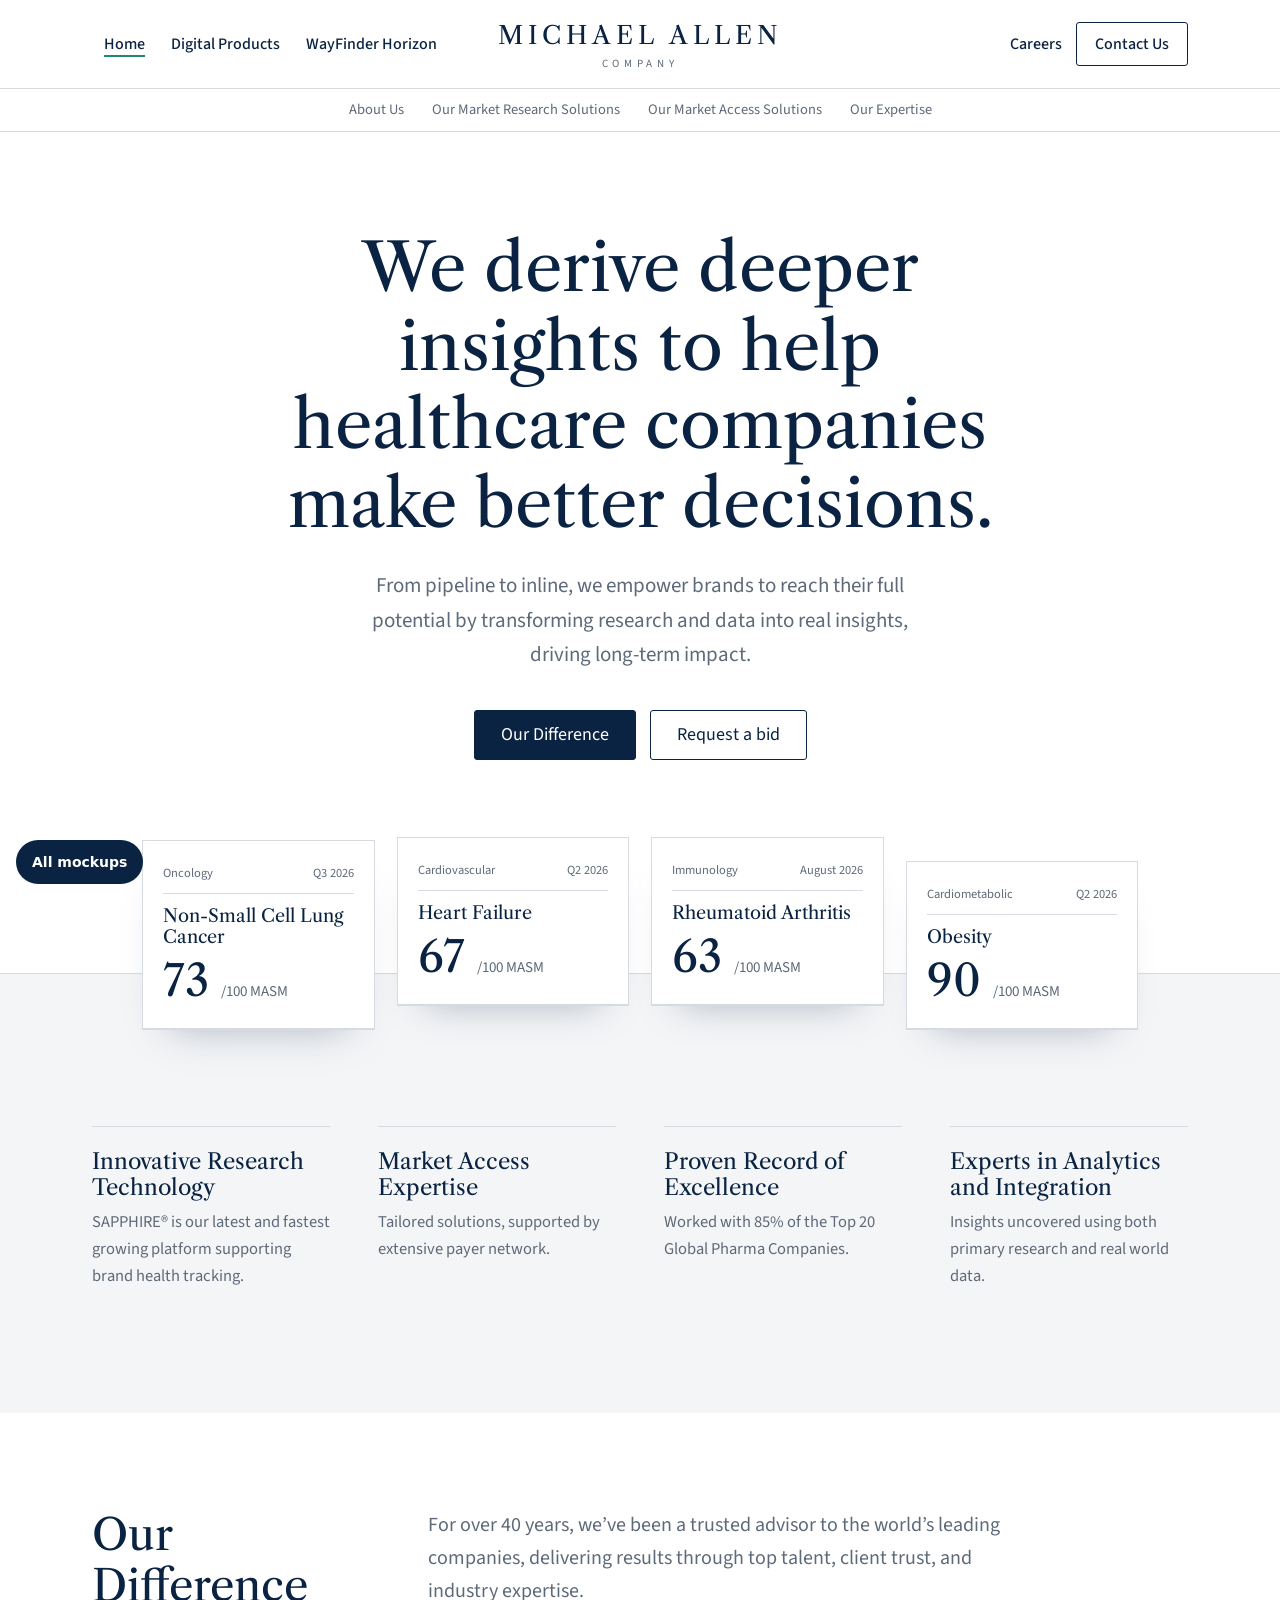
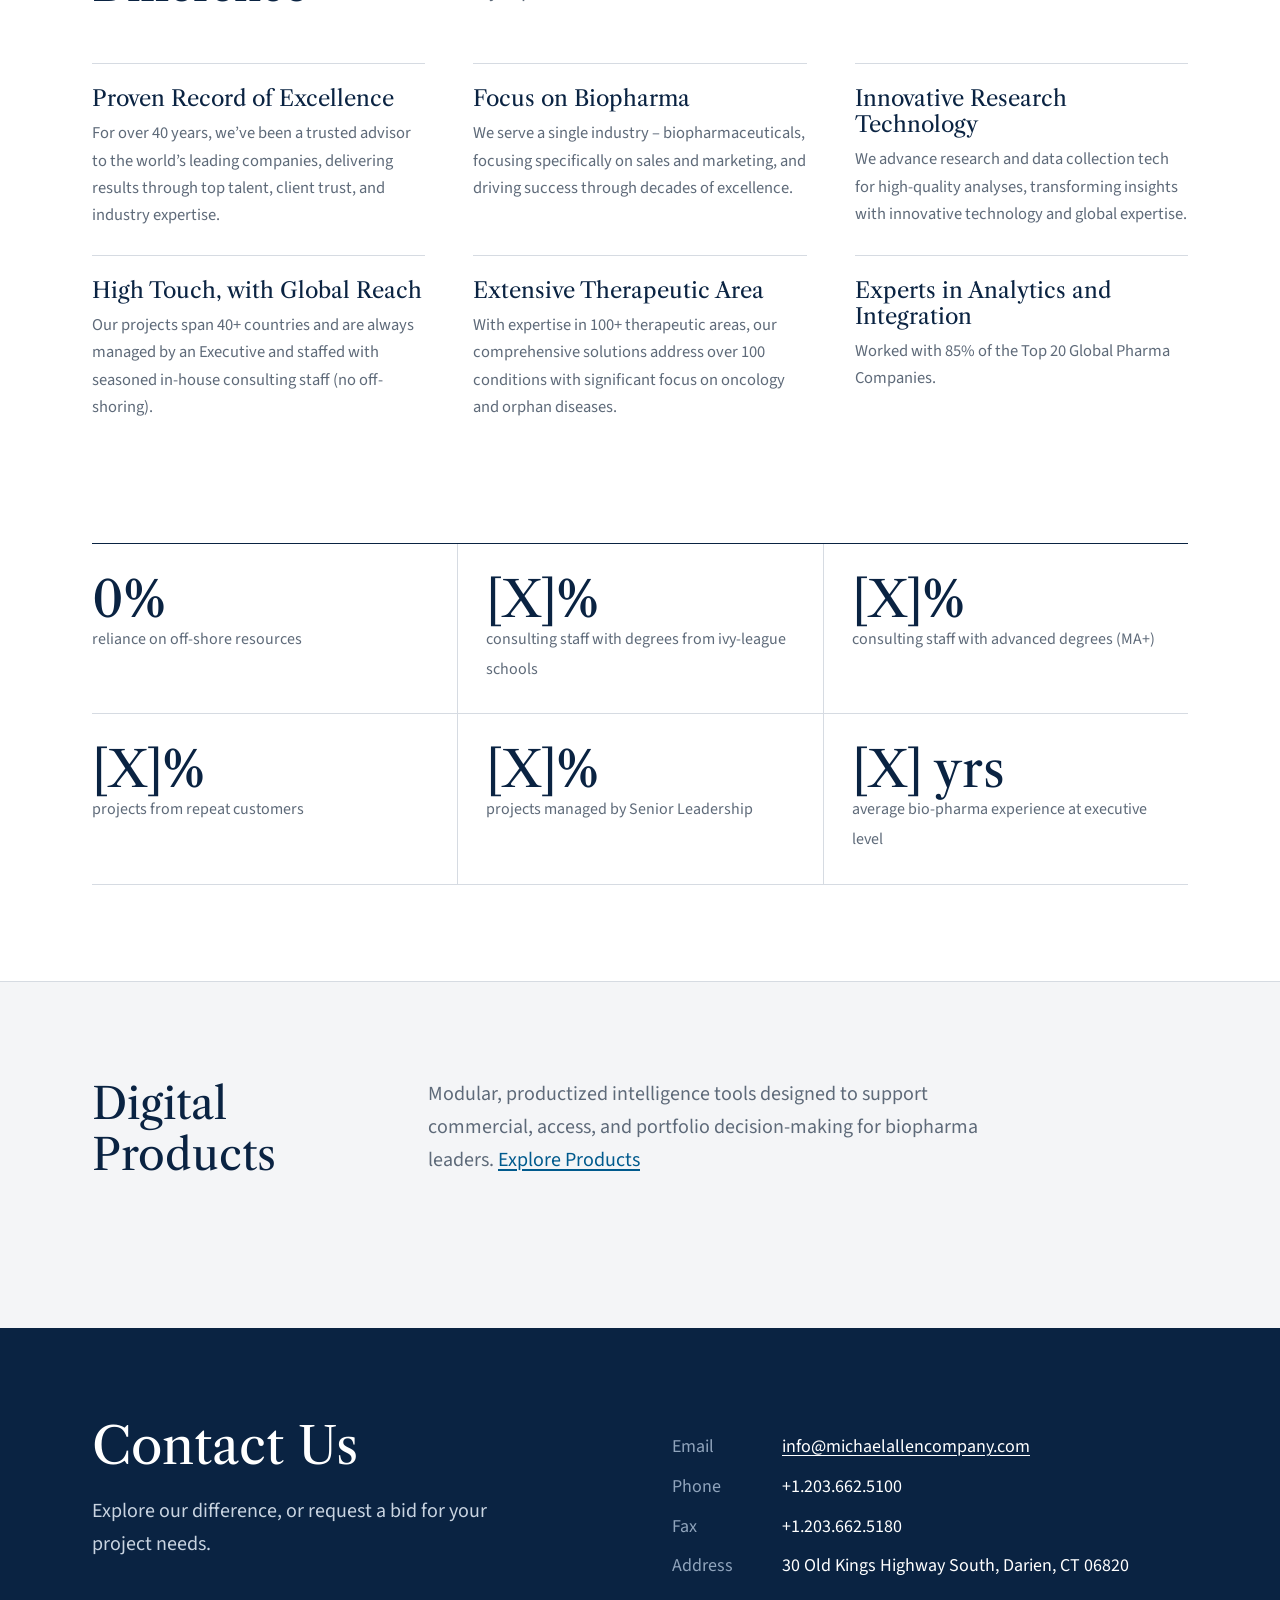
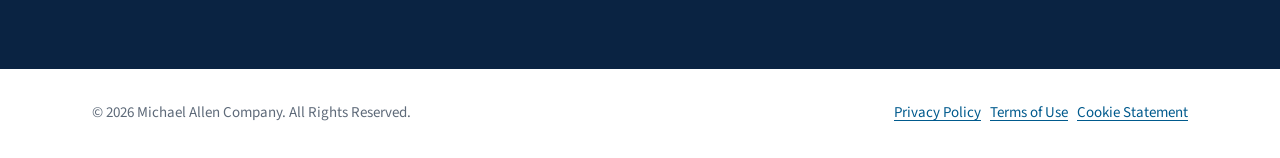
==== classic.html @ b5580b90 "Add files via upload" ====
<!DOCTYPE html>
<html lang="en">
<head>
<meta charset="utf-8">
<meta name="viewport" content="width=device-width, initial-scale=1, viewport-fit=cover">
<title>Michael Allen Company | Mockup 3</title>
<link rel="preconnect" href="https://fonts.googleapis.com"><link rel="preconnect" href="https://fonts.gstatic.com" crossorigin>
<link href="https://fonts.googleapis.com/css2?family=Libre+Caslon+Text:ital,wght@0,400;0,700;1,400&family=Source+Sans+3:wght@400;500;600;700&display=swap" rel="stylesheet">
<link rel="stylesheet" href="/shared/base.css">
<style>
:root{--c-ink:#0A2342;--c-text:#34404F;--c-muted:#5E6A79;--c-line:#D6DBE2;--c-surface:#fff;--c-surface2:#F4F5F7;--c-accent:#005A8D;--c-ring:#1F8A74;--r:3px;--f-display:'Libre Caslon Text',Georgia,serif;--stone:#F4F5F7;--teal:#1F8A74;
 box-sizing:border-box;padding-top:env(safe-area-inset-top,0px);padding-bottom:env(safe-area-inset-bottom,0px)}
*,*::before,*::after{box-sizing:inherit}
html{scroll-padding-top:calc(env(safe-area-inset-top,0px) + 100px)}
body{margin:0;background:#fff;color:var(--c-text);font:18px/1.65 'Source Sans 3',system-ui,-apple-system,'Segoe UI',sans-serif;-webkit-font-smoothing:antialiased}
:focus-visible{outline:2px solid var(--c-accent);outline-offset:3px}
a{color:var(--c-accent);text-underline-offset:3px}
h1,h2,h3{font-family:var(--f-display);color:var(--c-ink);font-weight:400;margin:0;line-height:1.18}
.wrap{max-width:1160px;margin:0 auto;padding:0 32px}
.mast{border-bottom:1px solid var(--c-line);background:#fff;position:sticky;top:0;z-index:40}
.mast .top{display:grid;grid-template-columns:1fr auto 1fr;align-items:center;height:88px}
.brand{text-decoration:none;color:var(--c-ink);text-align:center;line-height:1}
.brand b{font:400 25px var(--f-display);letter-spacing:.2em;display:block}.brand span{font-size:11px;letter-spacing:.42em;color:var(--c-muted);display:block;margin-top:7px}
.mast nav{display:flex;gap:2px}.mast .side{display:flex;justify-content:flex-end;gap:2px}
.mast nav a,.mast .side a{font-weight:500;font-size:16px;color:var(--c-ink);padding:0 12px;min-height:44px;display:inline-flex;align-items:center;text-decoration:none}
.mast nav a[aria-current="page"]{text-decoration:underline;text-underline-offset:6px;text-decoration-color:var(--teal);text-decoration-thickness:2px}
.mast .side .ct{border:1px solid var(--c-ink);border-radius:3px;padding:0 18px}
.sub{border-top:1px solid var(--c-line);font-size:14.5px}
.sub .wrap{display:flex;justify-content:center;gap:28px;height:42px;align-items:center;overflow-x:auto;white-space:nowrap}
.sub a{color:var(--c-muted);text-decoration:none}.sub a:hover{color:var(--c-ink)}
@media (max-width:860px){.mast nav a:not([data-nav]),.mast .side a:not(.ct){display:none}.mast .top{grid-template-columns:auto auto;justify-content:space-between}.mast nav{display:none}.sub .wrap{justify-content:flex-start}}
.btn{display:inline-flex;align-items:center;min-height:50px;padding:0 26px;font:600 16px inherit;font-family:inherit;border-radius:3px;text-decoration:none;border:1px solid var(--c-ink)}
.btn-d{background:var(--c-ink);color:#fff}.btn-p{color:var(--c-ink)}.btn-p:hover{background:var(--stone)}
.hero{text-align:center;padding:96px 0 0}
.hero h1{font-size:clamp(38px,5.2vw,68px);max-width:18ch;margin:0 auto}
.dek{font-size:21px;color:var(--c-muted);max-width:54ch;margin:26px auto 38px}
.ctas{display:flex;gap:14px;justify-content:center;flex-wrap:wrap}
.crumb{font-size:15px;color:var(--c-muted);margin-bottom:30px}
.folio{margin:80px auto 0;max-width:1060px;display:grid;grid-template-columns:repeat(4,1fr);gap:22px;align-items:end;padding:0 32px}
.sheet{display:block;text-decoration:none;background:#fff;border:1px solid var(--c-line);padding:22px 20px 26px;text-align:left;box-shadow:0 1px 0 var(--c-line),0 24px 40px -28px rgba(10,35,66,.35);color:var(--c-text);transition:transform .2s}
.sheet:hover{transform:translateY(-6px)}.sheet:nth-child(2),.sheet:nth-child(3){transform:translateY(-24px)}.sheet:nth-child(2):hover,.sheet:nth-child(3):hover{transform:translateY(-30px)}
.sheet .k{font-size:12.5px;color:var(--c-muted);border-bottom:1px solid var(--c-line);padding-bottom:9px;margin-bottom:12px;display:flex;justify-content:space-between}
.sheet h3{font-size:18px;margin-bottom:10px}.sheet .sc{font:400 44px/1 var(--f-display);color:var(--c-ink)}.sheet .sc small{font:15px 'Source Sans 3',sans-serif;color:var(--c-muted)}
@media (max-width:860px){.folio{grid-template-columns:1fr 1fr}.sheet:nth-child(n){transform:none}}
.band{background:var(--stone);border-top:1px solid var(--c-line);margin-top:-56px;padding-top:120px}
section.sec{padding:96px 0}
.st{display:grid;grid-template-columns:280px 1fr;gap:56px;margin-bottom:52px}
.st h2{font-size:clamp(30px,3.4vw,44px)}.st p{margin:0;font-size:20px;color:var(--c-muted);max-width:58ch}
@media (max-width:860px){.st{grid-template-columns:1fr;gap:14px}}
.offer{border-top:1px solid var(--c-ink)}
.offer article{display:grid;grid-template-columns:280px 1fr 180px;gap:56px;padding:34px 0;border-bottom:1px solid var(--c-line);align-items:start}
.offer h3{font-size:28px}.offer .s{font-size:14px;color:var(--teal);font-weight:600;margin-top:6px;display:block}.offer .s.soon{color:#A95800}
.offer p{margin:0;max-width:58ch}.offer a{justify-self:end;font-weight:600}
@media (max-width:860px){.offer article{grid-template-columns:1fr;gap:10px}.offer a{justify-self:start}}
.grid3{display:grid;grid-template-columns:repeat(3,1fr);gap:0 48px}
.grid3 div{border-top:1px solid var(--c-line);padding:22px 0 26px}.grid3 h3{font-size:22px;margin-bottom:8px}.grid3 p{margin:0;font-size:16.5px;color:var(--c-muted)}
@media (max-width:860px){.grid3{grid-template-columns:1fr}}
.seq{display:grid;grid-template-columns:repeat(3,1fr);gap:0 48px;counter-reset:q;list-style:none;padding:0;margin:0}
.seq li{border-top:1px solid var(--c-line);padding:16px 0 20px;counter-increment:q;display:grid;grid-template-columns:36px 1fr;color:var(--c-ink);font-weight:600}
.seq li::before{content:counter(q);font:italic 20px var(--f-display);color:var(--teal)}
@media (max-width:860px){.seq{grid-template-columns:1fr}}
.figs{display:grid;grid-template-columns:repeat(3,1fr);border-top:1px solid var(--c-ink)}
.figs div{padding:30px 28px 30px 0;border-bottom:1px solid var(--c-line)}.figs div:not(:nth-child(3n+1)){padding-left:28px;border-left:1px solid var(--c-line)}
.figs b{font:400 50px/1 var(--f-display);color:var(--c-ink);display:block}.figs span{color:var(--c-muted);font-size:16px}
@media (max-width:860px){.figs{grid-template-columns:1fr 1fr}.figs div:nth-child(n){padding-left:0;border-left:0}}
.tp{padding:72px 0 64px;border-bottom:1px solid var(--c-line)}
.tpg{display:grid;grid-template-columns:1.3fr 1fr;gap:72px;align-items:end}
.tp h1{font-size:clamp(44px,6vw,82px)}
.facts{border-top:1px solid var(--c-ink)}.facts div{display:flex;justify-content:space-between;padding:13px 0;border-bottom:1px solid var(--c-line)}.facts b{font:400 24px var(--f-display);color:var(--c-ink)}
@media (max-width:860px){.tpg{grid-template-columns:1fr;gap:36px}}
.contact{background:var(--c-ink);color:#C9D4E1}
.contact .wrap{display:grid;grid-template-columns:1fr 1fr;gap:64px;padding-top:88px;padding-bottom:88px}
.contact h2{color:#fff;font-size:clamp(32px,4vw,52px)}
.contact dl{margin:0;display:grid;grid-template-columns:90px 1fr;gap:10px 20px;align-content:end}.contact dt{color:#90A4BC}.contact dd{margin:0;color:#fff}.contact a{color:#fff}
@media (max-width:860px){.contact .wrap{grid-template-columns:1fr}}
.foot{padding:32px 0;font-size:15px;color:var(--c-muted)}.foot .wrap{display:flex;justify-content:space-between;flex-wrap:wrap;gap:12px}
/* classic overrides for shared components */
.sf-card{border-radius:0;border-width:1px 0 0;padding:30px 0;background:transparent}.sf-list{gap:0;border-bottom:1px solid var(--c-line)}
.sf-main h3{font-weight:400;font-size:26px}
.sf-chip{border-radius:3px}.sf-btn{border-radius:3px}
.pf-head h1{font-weight:400}.pf-sec>h2{font-weight:400}.pf-pv{font-weight:400}.pf-stat b{font-weight:400}.pf-card h3,.pf-radar h3{font-weight:400;font-size:19px}
.pf-pillar,.pf-card,.pf-radar article{border-radius:0}.pf-n{font-style:italic;color:var(--teal)}
.sc-ring b{font-weight:400}
.back{position:fixed;left:16px;bottom:calc(16px + env(safe-area-inset-bottom,0px));z-index:60;background:var(--c-ink);color:#fff;font:600 14px system-ui,sans-serif;padding:0 16px;min-height:44px;display:inline-flex;align-items:center;border-radius:22px;text-decoration:none}
</style>
</head>
<body data-mock="Mockup 3: Classic, modernised">
<header class="mast">
  <div class="wrap top">
    <nav aria-label="Primary"><a href="#/" data-nav="company">Home</a><a href="#/products" data-nav="hub">Digital Products</a><a href="#/wayfinder" data-nav="wayfinder">WayFinder Horizon</a></nav>
    <a class="brand" href="#/"><b>MICHAEL ALLEN</b><span>COMPANY</span></a>
    <div class="side"><a href="#">Careers</a><a class="ct" href="#contact">Contact Us</a></div>
  </div>
  <div class="sub"><div class="wrap" aria-label="Company"><a href="#">About Us</a><a href="#">Our Market Research Solutions</a><a href="#">Our Market Access Solutions</a><a href="#">Our Expertise</a></div></div>
</header>
<main>
<div data-view="company">
  <section class="hero"><div class="wrap">
    <h1>We derive deeper insights to help healthcare companies make better decisions.</h1>
    <p class="dek">From pipeline to inline, we empower brands to reach their full potential by transforming research and data into real insights, driving long-term impact.</p>
    <div class="ctas"><a class="btn btn-d" href="#difference">Our Difference</a><a class="btn btn-p" href="#contact">Request a bid</a></div>
  </div>
  <div class="folio" id="folio" aria-label="WayFinder Horizon profiles"></div></section>
  <div class="band"><section class="sec" style="padding-top:32px"><div class="wrap">
    <div class="grid3" id="cPillars" style="grid-template-columns:repeat(4,1fr)"></div>
  </div></section></div>
  <section class="sec" id="difference"><div class="wrap">
    <div class="st"><h2>Our Difference</h2><p>For over 40 years, we’ve been a trusted advisor to the world’s leading companies, delivering results through top talent, client trust, and industry expertise.</p></div>
    <div class="grid3" id="cDiff"></div>
  </div></section>
  <section class="sec" style="padding-top:0"><div class="wrap"><div class="figs" id="cStats"></div></div></section>
  <section class="sec" style="background:var(--stone);border-top:1px solid var(--c-line)"><div class="wrap">
    <div class="st"><h2>Digital Products</h2><p>Modular, productized intelligence tools designed to support commercial, access, and portfolio decision‑making for biopharma leaders. <a href="#/products">Explore Products</a></p></div>
  </div></section>
</div>

<div data-view="hub" hidden>
  <section class="tp"><div class="wrap">
    <div class="crumb"><a href="#/">Michael Allen Company</a> / Digital Products</div>
    <div class="tpg"><div><h1>Strategic Intelligence, Built to Scale</h1><p class="dek" style="margin:22px 0 0;text-align:left">Modular, productized intelligence tools designed to support commercial, access, and portfolio decision‑making for biopharma leaders.</p></div>
    <div class="facts"><div><span>Top 20 Pharma Clients</span><b>85%</b></div><div><span>Countries Covered</span><b>40+</b></div><div><span>Staffing</span><b>Executive In-House</b></div></div></div>
  </div></section>
  <section class="sec"><div class="wrap">
    <div class="st"><h2>Our Product Suite</h2><p>First-class digital intelligence tools built on verified market access and oncology mapping methodologies.</p></div>
    <div class="offer">
      <article><div><h3>WayFinder Horizon</h3><span class="s">Market Intelligence</span></div><p>A strategic intelligence product delivering standardized market and opportunity overviews to support early decision-making.</p><a href="#/wayfinder">Learn more</a></article>
      <article><div><h3>OncMap</h3><span class="s">Product</span></div><p>[OncMap description]</p><a href="#">Learn more</a></article>
      <article><div><h3>Future Intelligence Module</h3><span class="s soon">In Development</span></div><p>Our digital product portfolio continues to expand across indications, data types, and strategic use cases: Pipeline Strategy, Access Optimization, and Commercial Planning.</p><a href="#contact">Register interest</a></article>
    </div>
  </div></section>
  <section class="sec" style="background:var(--stone);border-top:1px solid var(--c-line)"><div class="wrap">
    <div class="st"><h2>Structured Core Methodologies</h2><p>Designed like modern premium modular suites, our digital intelligence tools are built upon a validated, standardized sequence of analytical frameworks. This structural consistency guarantees unassailable credibility and seamless comparability across every commercial, access, and pipeline module.</p></div>
    <ol class="seq" id="hSeq"></ol>
    <div class="grid3" id="hFeats" style="grid-template-columns:repeat(4,1fr);margin-top:56px"></div>
  </div></section>
</div>

<div data-view="wayfinder" hidden>
  <section class="tp"><div class="wrap">
    <div class="crumb"><a href="#/">Michael Allen Company</a> / <a href="#/products">Digital Products</a> / WayFinder Horizon</div>
    <div class="tpg"><div><h1>WayFinder Horizon</h1><p class="dek" style="margin:22px 0 0;text-align:left">Explore comprehensive therapeutic area overviews ranked by MASM Attractiveness Scores. Each profile distills market sizing, unmet need, competitive white space, and payer access into an actionable strategic lens.</p></div>
    <div class="facts" id="wFacts"></div></div>
  </div></section>
  <section class="sec"><div class="wrap"><div class="st"><h2>Therapeutic Area Storefront</h2><p>Select a profile to read its full overview, or compare pillar scores side by side.</p></div><div data-store></div></div></section>
  <section class="sec" style="background:var(--stone);border-top:1px solid var(--c-line)"><div class="wrap"><div class="st"><h2>How the score works</h2><p>The MASM Attractiveness Score combines four pillars.</p></div><div class="grid3" id="wDefs" style="grid-template-columns:repeat(4,1fr)"></div></div></section>
</div>

<div data-view="profile" hidden><div class="pf-root"></div></div>
</main>
<section class="contact" id="contact"><div class="wrap">
  <div><h2>Contact Us</h2><p style="font-size:20px;margin-top:18px;max-width:44ch">Explore our difference, or request a bid for your project needs.</p></div>
  <dl id="cDl"></dl>
</div></section>
<footer class="foot"><div class="wrap"><span>© 2026 Michael Allen Company. All Rights Reserved.</span><span><a href="#">Privacy Policy</a> &nbsp; <a href="#">Terms of Use</a> &nbsp; <a href="#">Cookie Statement</a></span></div></footer>
<a class="back" href="/">All mockups</a>
<script src="/shared/data.js"></script>
<script src="/shared/mac.js"></script>
<script>
(function(){const M=MAC,C=M.company,$=id=>document.getElementById(id);
$('folio').innerHTML=M.tas.map(t=>`<a class="sheet" href="#/profile/${t.id}"><div class="k"><span>${t.cat}</span><span>${t.updated}</span></div><h3>${t.name}</h3><div class="sc">${t.masm} <small>/100 MASM</small></div></a>`).join('');
$('cPillars').innerHTML=C.pillars.map(p=>`<div><h3>${p.t}</h3><p>${p.d}</p></div>`).join('');
$('cDiff').innerHTML=C.difference.map(p=>`<div><h3>${p.t}</h3><p>${p.d}</p></div>`).join('');
$('cStats').innerHTML=C.stats.map(s=>`<div><b>${s.v}</b><span>${s.l}</span></div>`).join('');
$('hSeq').innerHTML=M.hub.methods.map(m=>`<li>${m}</li>`).join('');
$('hFeats').innerHTML=M.hub.arch.feats.map(f=>`<div><h3>${f.t}</h3><p>${f.d}</p></div>`).join('');
$('wFacts').innerHTML=`<div><span>TAs Profiled</span><b>${M.tas.length}</b></div>`+M.storefront.stats.map(s=>`<div><span>${s.l}</span><b>${s.v}</b></div>`).join('');
$('wDefs').innerHTML=M.pillarKeys.map(k=>`<div><h3>${M.pillarLabels[k]}</h3><p>${M.storefront.tips[k]}</p></div>`).join('');
$('cDl').innerHTML=`<dt>Email</dt><dd><a href="mailto:${C.contact.email}">${C.contact.email}</a></dd><dt>Phone</dt><dd>${C.contact.phone}</dd><dt>Fax</dt><dd>${C.contact.fax}</dd><dt>Address</dt><dd>${C.contact.address}</dd>`;
})();
</script>
</body>
</html>
---- shared/base.css ----
/* Structural styles for shared storefront (sf-) and profile (pf-) components. Mockups theme via these variables. */
:root{--c-ink:#0A2342;--c-text:#3A4656;--c-muted:#5D6979;--c-line:#DCE2E9;--c-surface:#fff;--c-surface2:#F4F6F9;--c-accent:#005A8D;--c-accent-ink:#fff;--c-ring:#EF8200;--c-track:#E4E9EF;--c-hi:#0E7A55;--c-hi-bg:#DDF3EA;--c-mod:#8A4B00;--c-mod-bg:#FFF1DF;--c-s0:#0A2342;--c-s1:#2CA58D;--c-s2:#8AA4BF;--r:10px;--f-display:inherit}
[hidden]{display:none!important}
.sc-ring{position:relative;display:inline-grid;place-items:center;flex:none}
.sc-ring svg{position:absolute;inset:0}.sc-track{stroke:var(--c-track)}.sc-fill{stroke:var(--c-ring)}
.sc-ring b{position:relative;font:700 22px/1 var(--f-display);color:var(--c-ink)}
.sc-bar{display:inline-block;flex:1;height:7px;border-radius:4px;background:var(--c-track);overflow:hidden;vertical-align:middle;min-width:60px}
.sc-bar i{display:block;height:100%;background:var(--c-accent);border-radius:4px}
.sc-num{font-style:normal;font-weight:700;color:var(--c-ink);font-size:13px;min-width:22px;text-align:right}
.sf-btn{display:inline-flex;align-items:center;justify-content:center;min-height:44px;padding:0 18px;border-radius:var(--r);background:var(--c-accent);color:var(--c-accent-ink);font-weight:600;font-size:15px;text-decoration:none;border:1px solid var(--c-accent);cursor:pointer;font-family:inherit}
.sf-btn.ghost{background:transparent;color:var(--c-ink);border-color:var(--c-line)}
.sf-link{background:none;border:0;padding:0;color:var(--c-accent);text-decoration:underline;cursor:pointer;font:inherit}
.sf-toolbar{display:flex;flex-wrap:wrap;gap:12px 20px;align-items:center;margin-bottom:22px}
.sf-group{display:flex;flex-wrap:wrap;gap:8px;align-items:center}
.sf-lbl{font-size:14px;color:var(--c-muted);margin-right:4px}
.sf-chip{min-height:40px;padding:0 15px;border-radius:20px;border:1px solid var(--c-line);background:var(--c-surface);color:var(--c-ink);font:500 14px inherit;font-family:inherit;cursor:pointer;display:inline-flex;align-items:center;gap:7px}
.sf-chip[aria-pressed="true"]{background:var(--c-ink);color:var(--c-surface);border-color:var(--c-ink)}
.dot{width:9px;height:9px;border-radius:50%;display:inline-block}.dot.hi{background:var(--c-hi)}.dot.mod{background:#E08A00}
.sf-sort{margin-left:auto;font-size:14px;color:var(--c-muted);display:flex;gap:8px;align-items:center}
.sf-sort select{font:14px inherit;font-family:inherit;min-height:40px;border:1px solid var(--c-line);border-radius:8px;padding:0 10px;background:var(--c-surface);color:var(--c-ink)}
.sf-list{display:flex;flex-direction:column;gap:14px}
.sf-card{display:grid;grid-template-columns:112px 1.1fr 1.3fr auto;gap:26px;align-items:center;background:var(--c-surface);border:1px solid var(--c-line);border-radius:var(--r);padding:24px}
.sf-score{display:flex;flex-direction:column;align-items:center;gap:10px}
.sf-tierb{display:inline-block;font-size:12.5px;font-weight:600;padding:3px 10px;border-radius:14px;white-space:nowrap}
.sf-tierb.hi{background:var(--c-hi-bg);color:var(--c-hi)}.sf-tierb.mod{background:var(--c-mod-bg);color:var(--c-mod)}
.sf-meta{font-size:13.5px;color:var(--c-muted)}
.sf-main h3{margin:4px 0 8px;font:700 21px/1.25 var(--f-display)}.sf-main h3 a{color:var(--c-ink);text-decoration:none}.sf-main h3 a:hover{text-decoration:underline}
.sf-main p{margin:0;font-size:15px;color:var(--c-text)}
.sf-pillars{margin:0;display:grid;gap:8px}
.sf-pillars div{display:grid;grid-template-columns:108px 1fr;gap:10px;align-items:center;font-size:13.5px}
.sf-pillars dt{color:var(--c-muted)}.sf-pillars dd{margin:0;display:flex;align-items:center;gap:8px;flex-wrap:wrap}
.sf-val{color:var(--c-ink);font-weight:600;width:100%;font-size:13px}
.sf-act{display:flex;flex-direction:column;gap:10px;align-items:flex-start}
.sf-check{font-size:14px;color:var(--c-muted);display:flex;gap:8px;align-items:center;min-height:32px;cursor:pointer}
.sf-check input{width:18px;height:18px}
.sf-empty{padding:32px;border:1px dashed var(--c-line);border-radius:var(--r);color:var(--c-text)}
.sf-cmpbar{position:sticky;bottom:calc(12px + env(safe-area-inset-bottom,0px));margin-top:18px;display:flex;gap:12px;align-items:center;justify-content:flex-end;background:var(--c-ink);color:var(--c-surface);padding:10px 14px;border-radius:var(--r);z-index:5}
.sf-cmpbar span{margin-right:auto}.sf-cmpbar .ghost{color:var(--c-surface);border-color:rgba(255,255,255,.35)}
.sf-compare{margin-top:28px;background:var(--c-surface);border:1px solid var(--c-line);border-radius:var(--r);padding:24px}
.sf-cmp-head{display:flex;justify-content:space-between;align-items:center;gap:16px;flex-wrap:wrap;margin-bottom:14px}.sf-cmp-head h3{margin:0;color:var(--c-ink)}
.sf-scroll,.pf-scroll{overflow-x:auto}
.sf-compare table,.pf-table{width:100%;border-collapse:collapse;font-size:14.5px}
.sf-compare th,.sf-compare td,.pf-table th,.pf-table td{padding:11px 12px;border-bottom:1px solid var(--c-line);text-align:left;vertical-align:top}
.sf-compare thead th,.pf-table thead th{color:var(--c-muted);font-weight:600;font-size:13px}
.sf-compare tbody th,.pf-table tbody th{color:var(--c-ink);font-weight:600}
@media (max-width:1000px){.sf-card{grid-template-columns:96px 1fr}.sf-pillars,.sf-act{grid-column:1/-1}.sf-sort{margin-left:0}}
@media (max-width:560px){.sf-card{grid-template-columns:1fr}.sf-score{flex-direction:row}}

.pf-wrap{max-width:1180px;margin:0 auto;padding:40px 28px 72px;color:var(--c-text)}
.pf-crumb{font-size:14px;color:var(--c-muted);margin-bottom:28px}.pf-crumb a{color:var(--c-accent)}
.pf-head{display:flex;justify-content:space-between;gap:32px;align-items:flex-start;flex-wrap:wrap;margin-bottom:28px}
.pf-kicker{font-size:14px;color:var(--c-muted);font-weight:600}
.pf-head h1{margin:6px 0 8px;font:700 clamp(30px,4vw,48px)/1.1 var(--f-display);color:var(--c-ink)}
.pf-updated{font-size:14px;color:var(--c-muted)}
.pf-masm{display:flex;gap:18px;align-items:center;background:var(--c-surface);border:1px solid var(--c-line);border-radius:var(--r);padding:18px 22px;max-width:440px}
.pf-masm .sc-ring b{font-size:32px}.pf-masm-l{font-weight:600;color:var(--c-ink);margin-bottom:6px}.pf-masm p{margin:8px 0 0;font-size:14px}
.pf-pillars{display:grid;grid-template-columns:repeat(4,1fr);gap:14px;margin-bottom:48px}
.pf-pillar{background:var(--c-surface);border:1px solid var(--c-line);border-radius:var(--r);padding:20px}
.pf-pillar h2{margin:0;font-size:13.5px;color:var(--c-muted);font-weight:600;font-family:inherit}
.pf-pv{font:700 19px/1.25 var(--f-display);color:var(--c-ink);margin:6px 0 10px}
.pf-pbar{display:flex;gap:8px;align-items:center;margin-bottom:10px}
.pf-pillar p{margin:0;font-size:14.5px}
.pf-sec{padding:40px 0;border-top:1px solid var(--c-line)}
.pf-sec>h2{margin:0 0 20px;font:700 clamp(22px,2.4vw,30px)/1.2 var(--f-display);color:var(--c-ink)}
.pf-n{color:var(--c-accent)}
.pf-exec p{max-width:78ch;font-size:17px;line-height:1.7}
.pf-h3{font-size:15px;color:var(--c-ink);margin:24px 0 12px;font-family:inherit}
.pf-lead{margin:-8px 0 20px;max-width:78ch;color:var(--c-muted)}
.pf-stats{display:grid;grid-template-columns:repeat(4,1fr);gap:14px}
.pf-stat{background:var(--c-surface2);border-radius:var(--r);padding:18px}
.pf-stat b{display:block;font:700 28px/1.1 var(--f-display);color:var(--c-ink)}
.pf-stat span{display:block;font-weight:600;color:var(--c-ink);font-size:14.5px;margin:6px 0}
.pf-stat small{font-size:12.5px;color:var(--c-muted)}
.pf-two{display:grid;grid-template-columns:1fr 1fr;gap:40px}
.pf-split{display:flex;height:40px;border-radius:8px;overflow:hidden;font-size:13px;font-weight:600}
.pf-split span{display:flex;align-items:center;padding:0 10px;color:#fff;white-space:nowrap;overflow:hidden}
.pf-split .s0{background:var(--c-s0)}.pf-split .s1{background:var(--c-s1)}.pf-split .s2{background:var(--c-s2)}
.pf-legend{font-size:13px;color:var(--c-muted);margin:6px 0 0}
.pf-note{font-size:14px;color:var(--c-muted);margin:10px 0 0}
.pf-tags{list-style:none;padding:0;margin:0;display:flex;flex-wrap:wrap;gap:8px}
.pf-tags li{padding:7px 12px;border-radius:8px;background:var(--c-surface2);color:var(--c-ink);font-size:14px;font-weight:500}
.pf-tags.alt li{background:transparent;border:1px solid var(--c-line)}
.pf-insight{margin-top:28px;padding:18px 22px;border-radius:var(--r);background:var(--c-surface2);border-left:4px solid var(--c-s1)}
.pf-insight b{color:var(--c-ink)}
.pf-cards{display:grid;grid-template-columns:repeat(2,1fr);gap:14px}.pf-cards.three{grid-template-columns:repeat(3,1fr)}
.pf-card{background:var(--c-surface);border:1px solid var(--c-line);border-radius:var(--r);padding:22px}
.pf-card h3{margin:0 0 8px;font-size:17px;color:var(--c-ink);font-family:var(--f-display)}.pf-card p{margin:0;font-size:15px}
.pf-card small{display:block;margin-top:10px;font-size:12.5px;color:var(--c-muted)}
.pf-phase{display:inline-block;padding:3px 9px;border-radius:12px;background:var(--c-surface2);color:var(--c-ink);font-size:12.5px;font-weight:600;white-space:nowrap}
.pf-algo{display:flex;flex-direction:column;gap:10px}
.pf-algo-row{display:flex;flex-wrap:wrap;gap:8px;align-items:center}
.pf-algo-row span{padding:10px 14px;border-radius:8px;background:var(--c-surface2);color:var(--c-ink);font-size:14px}
.pf-algo-row span:first-child{background:var(--c-s0);color:#fff;font-weight:600}
.pf-algo-row i{font-style:normal;color:var(--c-muted);font-size:20px}
.pf-gate{margin-top:28px;display:flex;gap:24px;justify-content:space-between;align-items:center;flex-wrap:wrap;padding:22px 24px;border:1px dashed var(--c-line);border-radius:var(--r)}
.pf-gate b{color:var(--c-ink)}.pf-gate p{margin:4px 0 0;font-size:15px}
.pf-radar{display:grid;grid-template-columns:repeat(4,1fr);gap:14px}
.pf-radar article{background:var(--c-surface);border:1px solid var(--c-line);border-radius:var(--r);padding:20px;border-top:3px solid var(--c-accent)}
.pf-rk{font-size:13px;font-weight:600;color:var(--c-accent)}
.pf-radar h3{margin:6px 0 8px;font-size:16px;color:var(--c-ink);font-family:var(--f-display)}.pf-radar p{margin:0;font-size:14.5px}
.pf-follow .sf-btn{margin-top:22px}
.pf-pager{display:flex;justify-content:space-between;gap:16px;flex-wrap:wrap;padding-top:28px;border-top:1px solid var(--c-line);font-weight:600}
.pf-pager a{color:var(--c-accent);min-height:44px;display:inline-flex;align-items:center}
.pf-legal{font-size:13px;color:var(--c-muted);margin-top:20px}
@media (max-width:900px){.pf-pillars,.pf-stats,.pf-radar{grid-template-columns:1fr 1fr}.pf-two,.pf-cards,.pf-cards.three{grid-template-columns:1fr}}
@media (max-width:520px){.pf-pillars,.pf-stats,.pf-radar{grid-template-columns:1fr}}
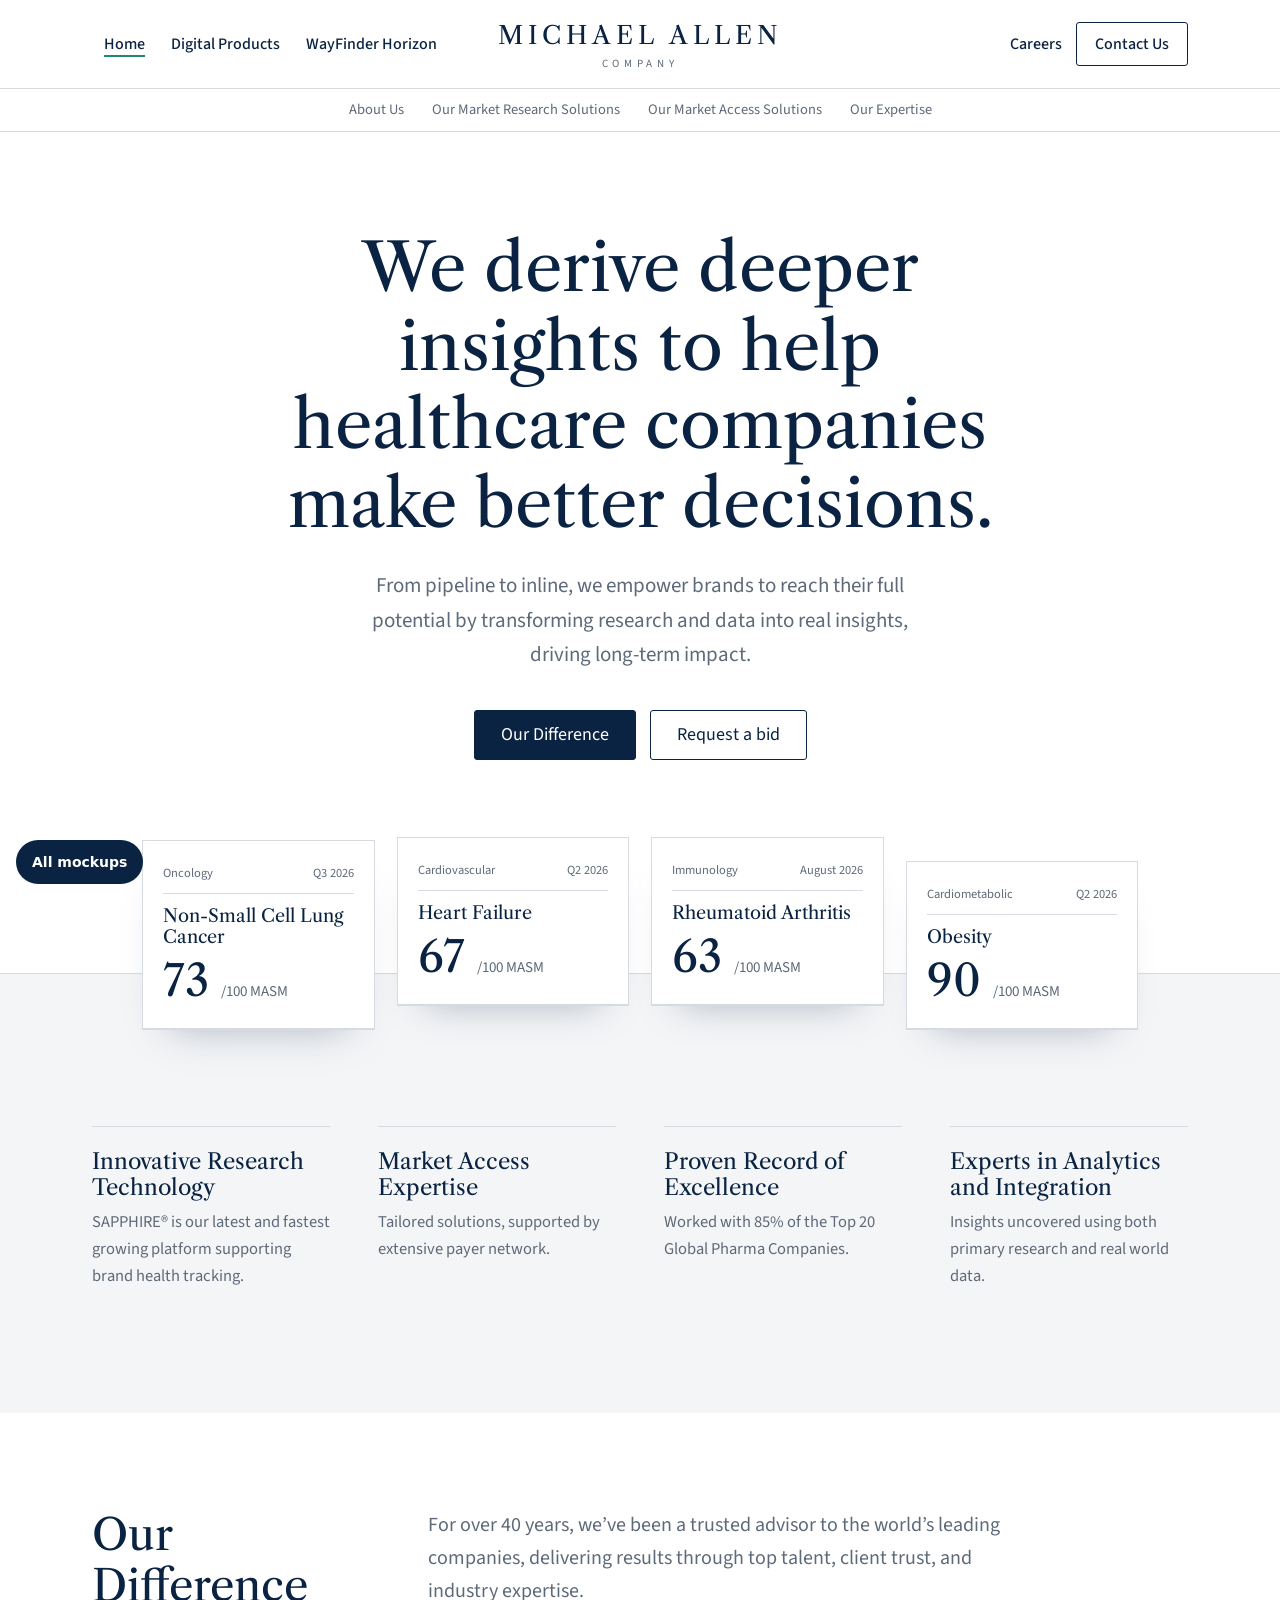
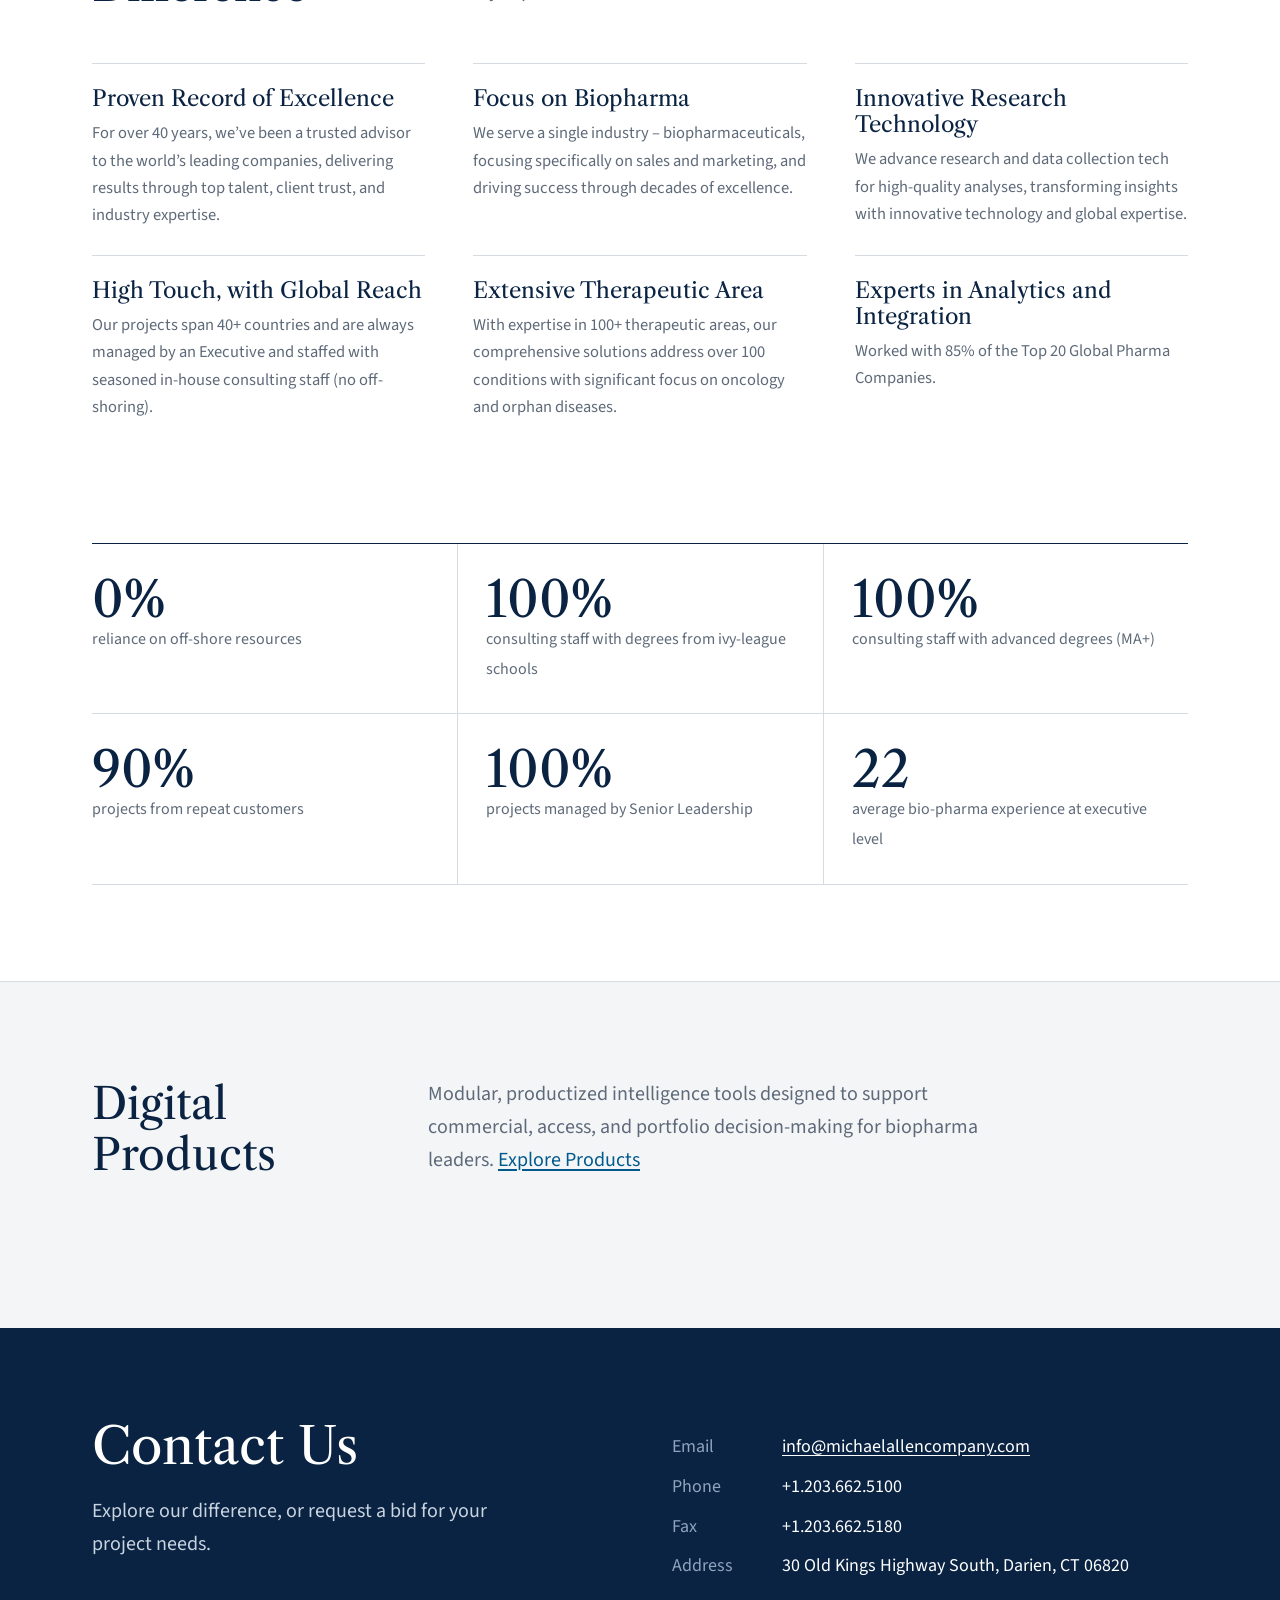
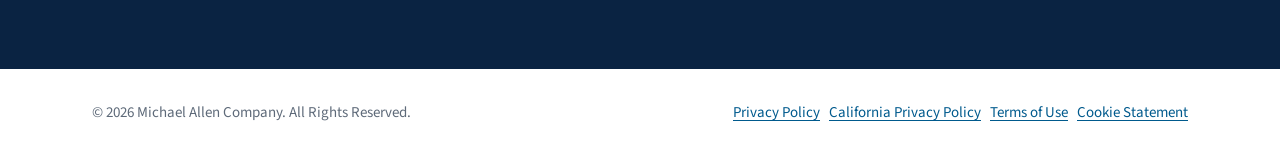
==== commit d8425a23: "Align mockup copy with michaelallencompany.com - Fill company stats from the live site counters (0/1" ====
--- a/classic.html
+++ b/classic.html
@@ -151,7 +151,7 @@
   <div><h2>Contact Us</h2><p style="font-size:20px;margin-top:18px;max-width:44ch">Explore our difference, or request a bid for your project needs.</p></div>
   <dl id="cDl"></dl>
 </div></section>
-<footer class="foot"><div class="wrap"><span>© 2026 Michael Allen Company. All Rights Reserved.</span><span><a href="#">Privacy Policy</a> &nbsp; <a href="#">Terms of Use</a> &nbsp; <a href="#">Cookie Statement</a></span></div></footer>
+<footer class="foot"><div class="wrap"><span>© 2026 Michael Allen Company. All Rights Reserved.</span><span><a href="#">Privacy Policy</a> &nbsp; <a href="#">California Privacy Policy</a> &nbsp; <a href="#">Terms of Use</a> &nbsp; <a href="#">Cookie Statement</a></span></div></footer>
 <a class="back" href="/">All mockups</a>
 <script src="/shared/data.js"></script>
 <script src="/shared/mac.js"></script>
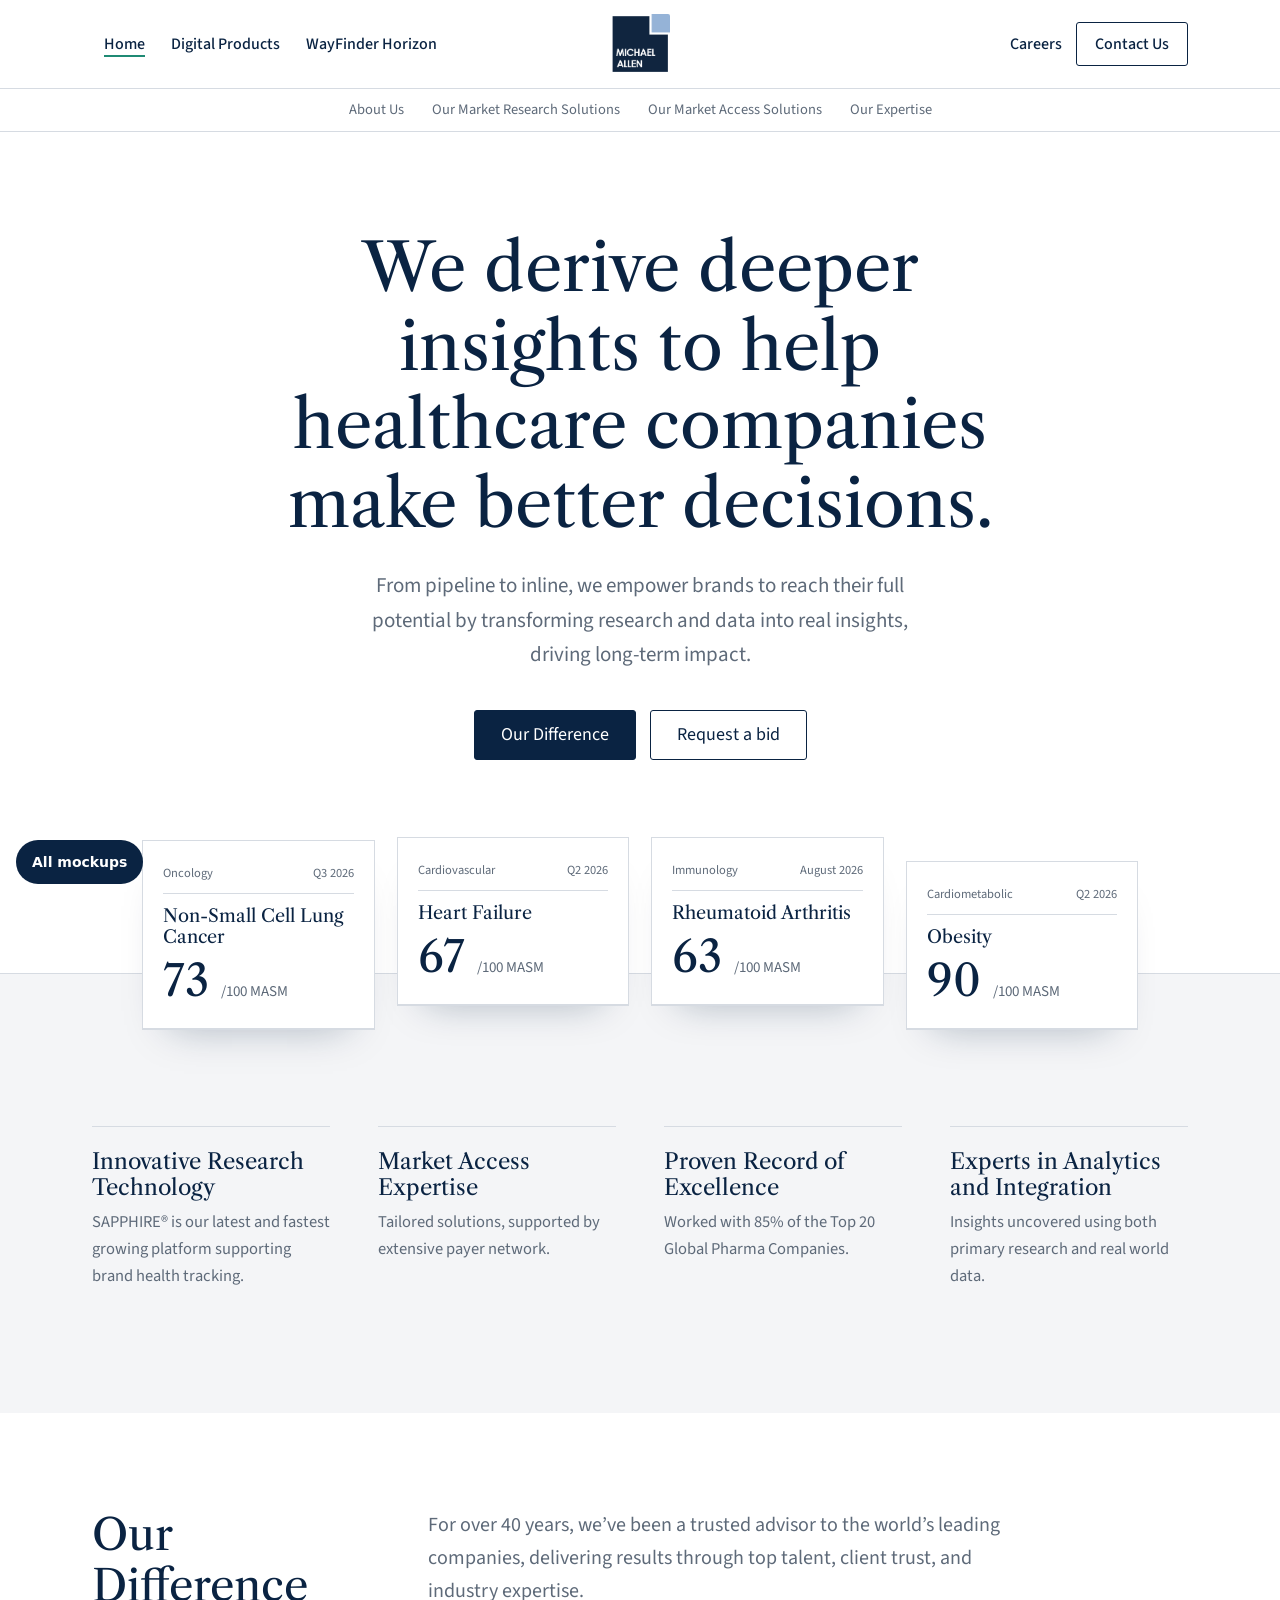
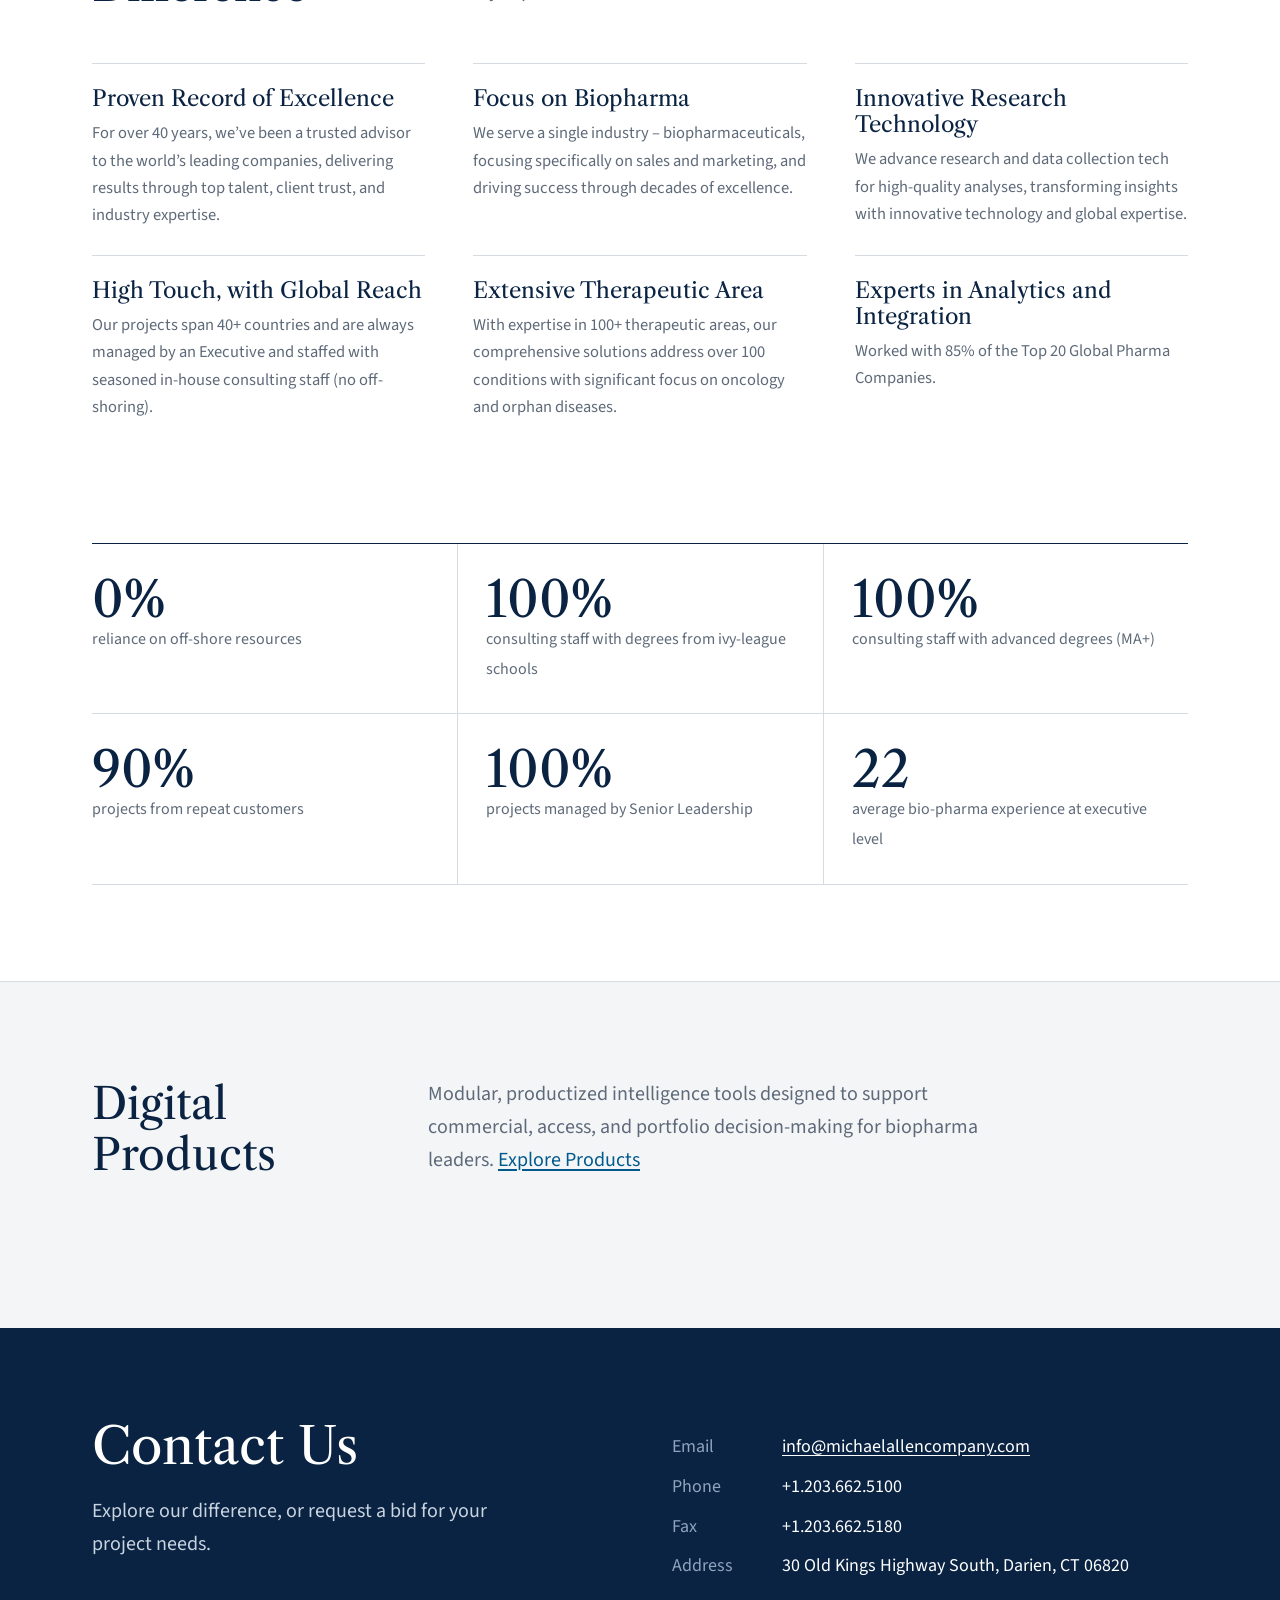
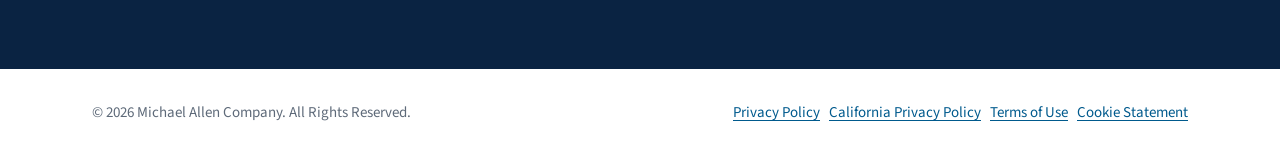
==== commit 36878fdd: "Add Inpharmation-style motion to mockup 4, real MAC logo, competitor notes - Mockup 4: scroll-in rev" ====
--- a/classic.html
+++ b/classic.html
@@ -4,6 +4,7 @@
 <meta charset="utf-8">
 <meta name="viewport" content="width=device-width, initial-scale=1, viewport-fit=cover">
 <title>Michael Allen Company | Mockup 3</title>
+<link rel="icon" type="image/png" href="/shared/mac-logo.png">
 <link rel="preconnect" href="https://fonts.googleapis.com"><link rel="preconnect" href="https://fonts.gstatic.com" crossorigin>
 <link href="https://fonts.googleapis.com/css2?family=Libre+Caslon+Text:ital,wght@0,400;0,700;1,400&family=Source+Sans+3:wght@400;500;600;700&display=swap" rel="stylesheet">
 <link rel="stylesheet" href="/shared/base.css">
@@ -82,13 +83,14 @@
 .pf-pillar,.pf-card,.pf-radar article{border-radius:0}.pf-n{font-style:italic;color:var(--teal)}
 .sc-ring b{font-weight:400}
 .back{position:fixed;left:16px;bottom:calc(16px + env(safe-area-inset-bottom,0px));z-index:60;background:var(--c-ink);color:#fff;font:600 14px system-ui,sans-serif;padding:0 16px;min-height:44px;display:inline-flex;align-items:center;border-radius:22px;text-decoration:none}
+.maclogo{display:block;height:auto;border-radius:2px}
 </style>
 </head>
 <body data-mock="Mockup 3: Classic, modernised">
 <header class="mast">
   <div class="wrap top">
     <nav aria-label="Primary"><a href="#/" data-nav="company">Home</a><a href="#/products" data-nav="hub">Digital Products</a><a href="#/wayfinder" data-nav="wayfinder">WayFinder Horizon</a></nav>
-    <a class="brand" href="#/"><b>MICHAEL ALLEN</b><span>COMPANY</span></a>
+    <a class="brand" href="#/"><img class="maclogo" src="/shared/mac-logo.png" alt="Michael Allen Company" width="60" height="60"></a>
     <div class="side"><a href="#">Careers</a><a class="ct" href="#contact">Contact Us</a></div>
   </div>
   <div class="sub"><div class="wrap" aria-label="Company"><a href="#">About Us</a><a href="#">Our Market Research Solutions</a><a href="#">Our Market Access Solutions</a><a href="#">Our Expertise</a></div></div>
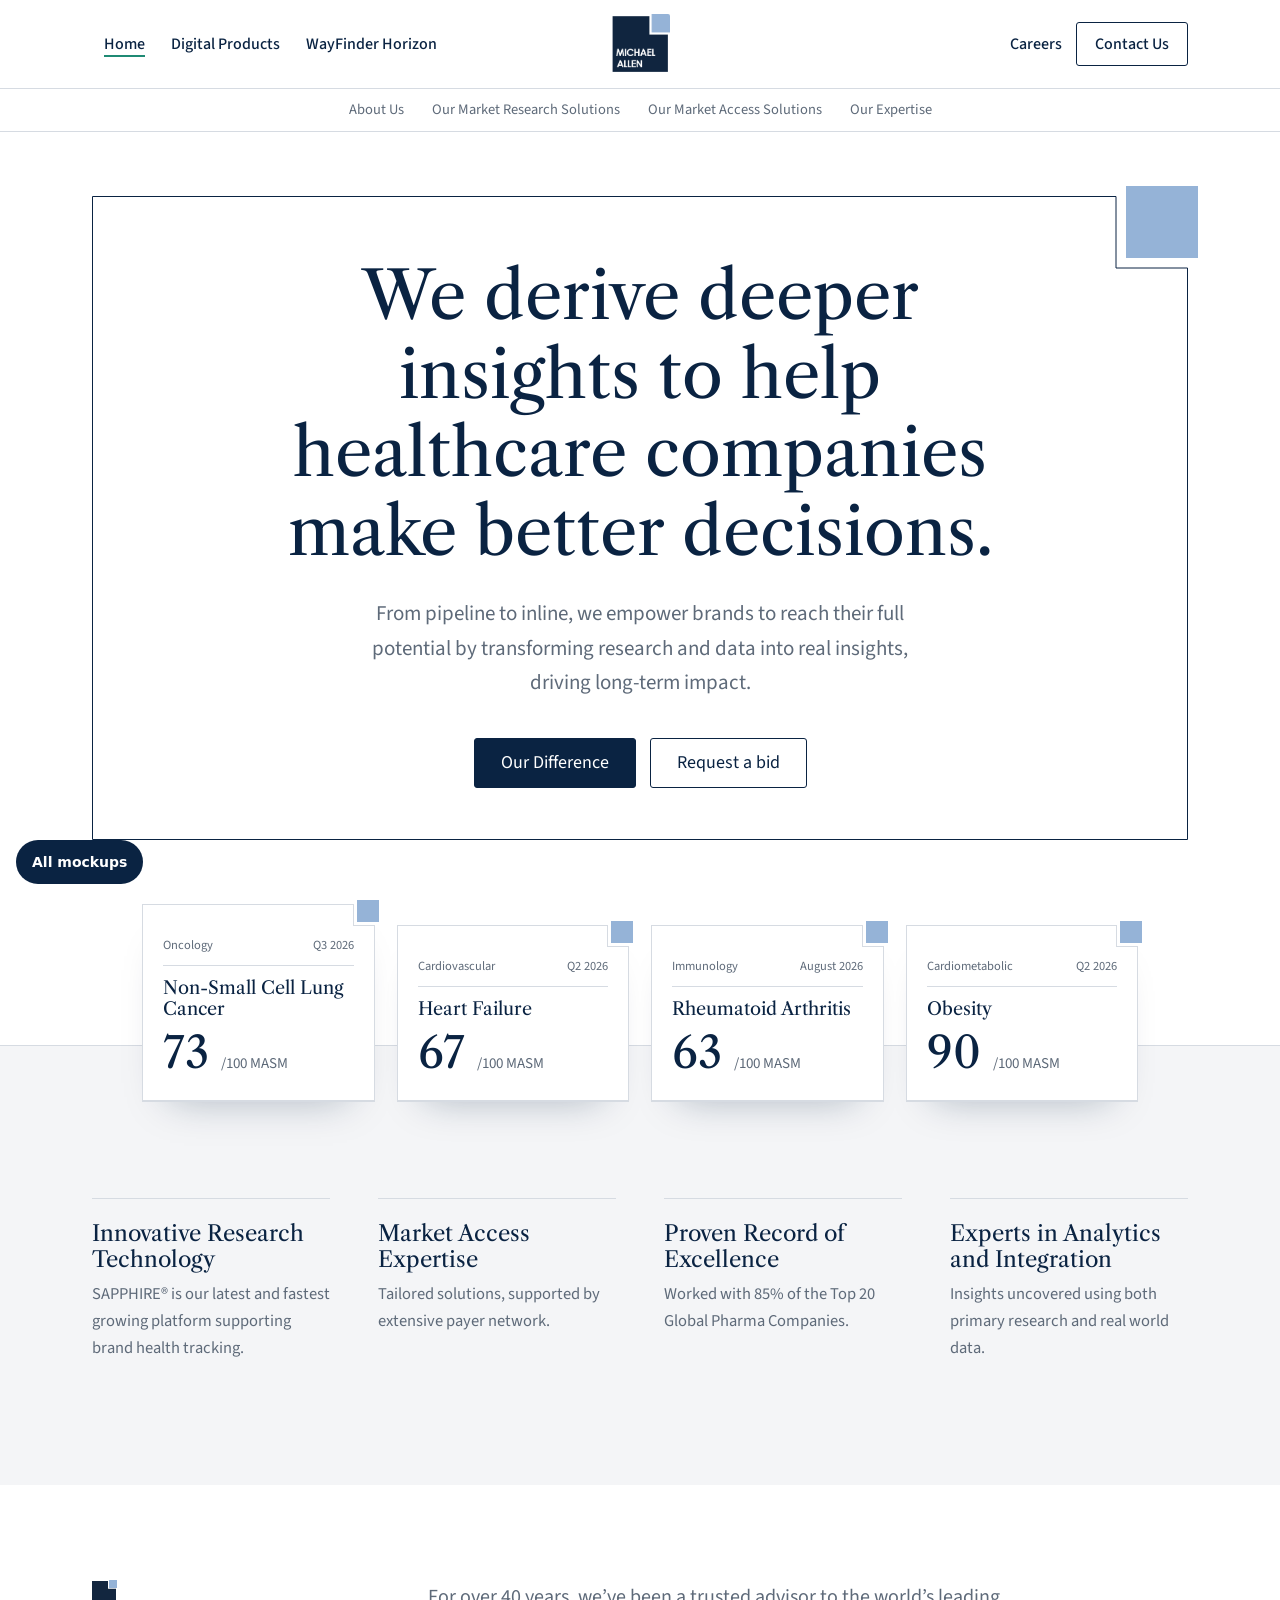
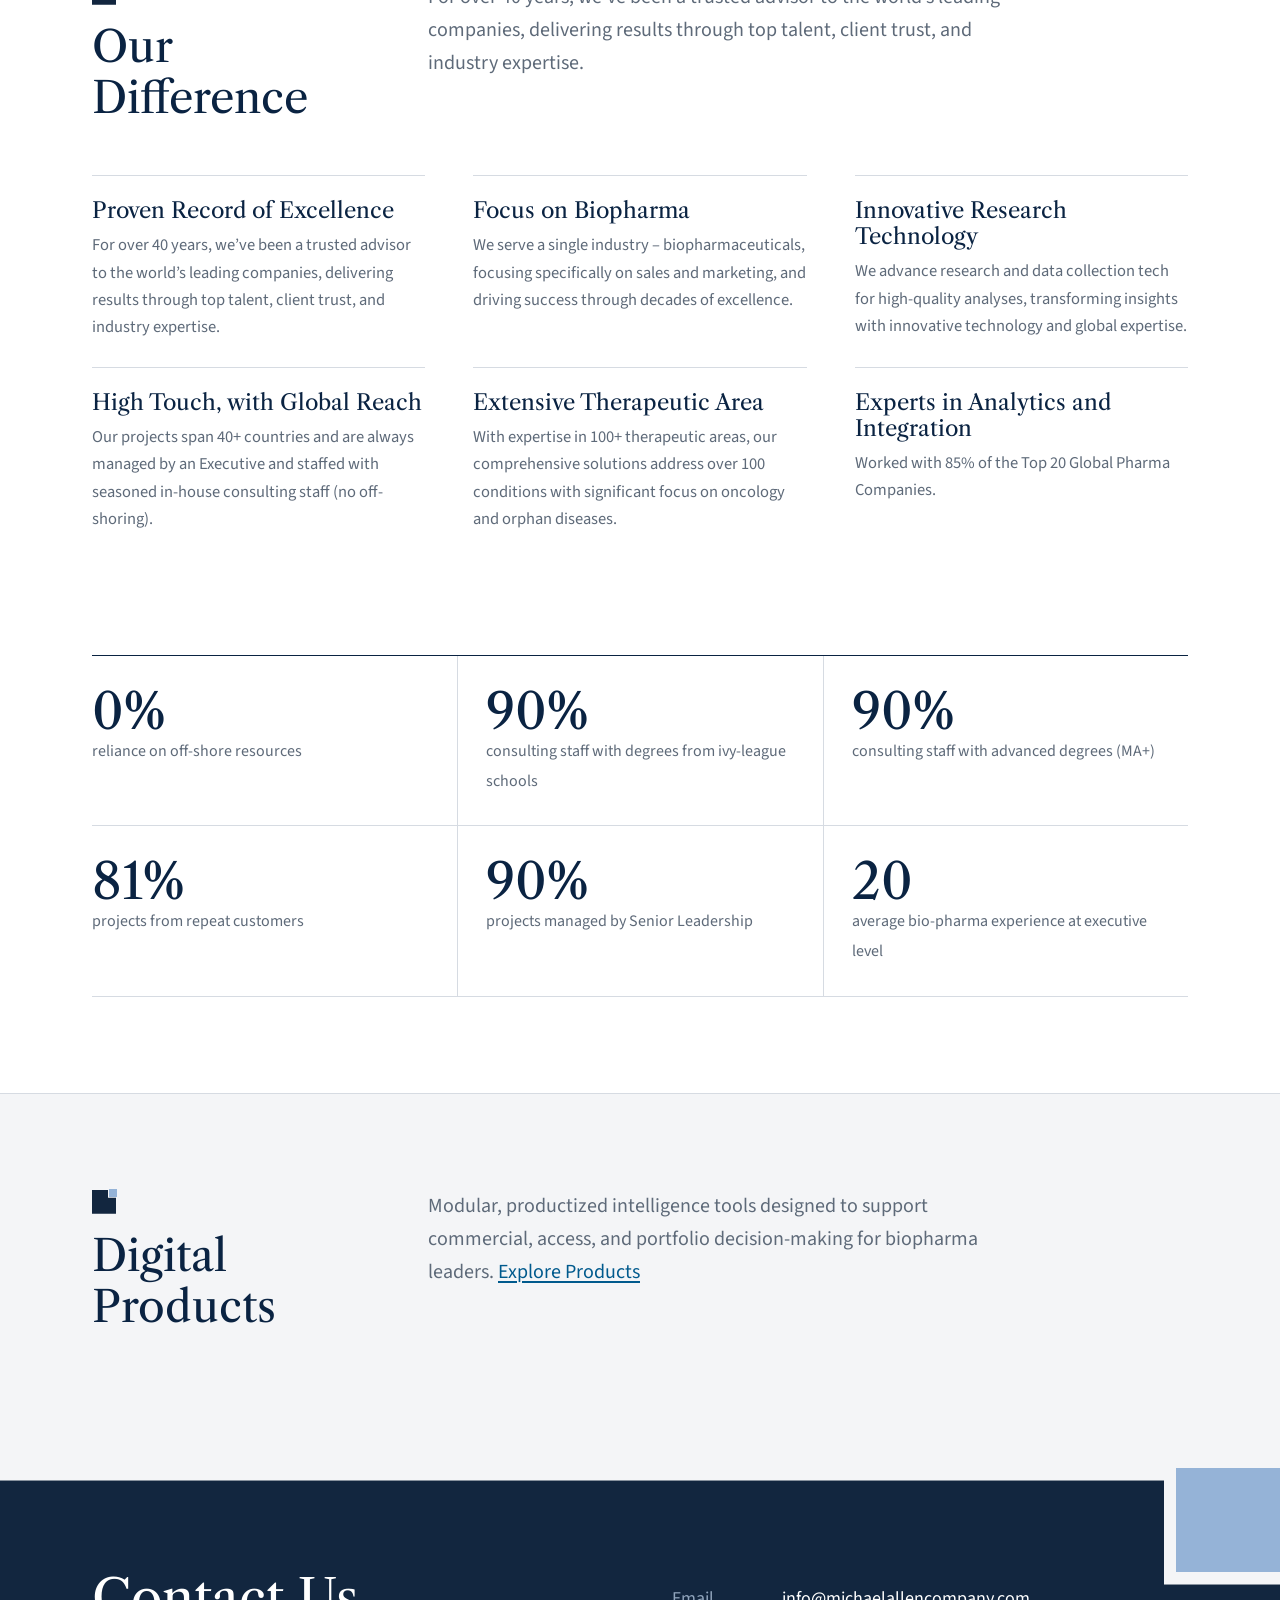
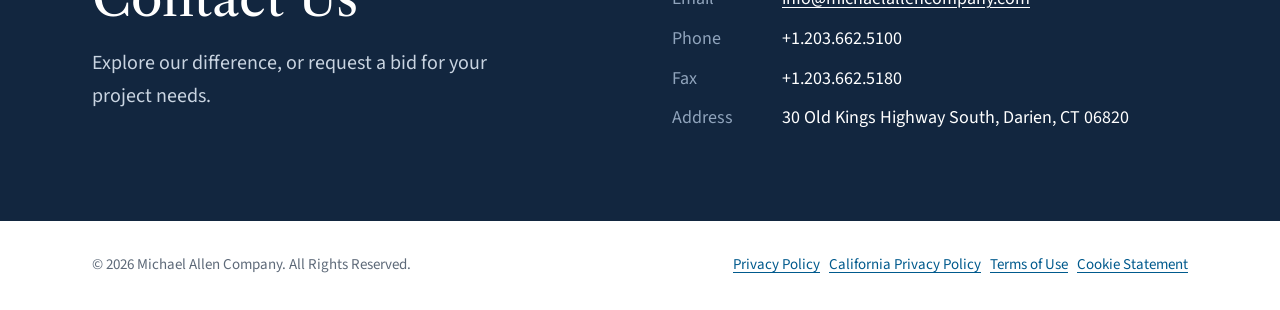
==== commit a8e4d03c: "Add motion to all mockups; deconstruct the MAC mark in the editorial mockup - shared/motion.js: reve" ====
--- a/classic.html
+++ b/classic.html
@@ -37,7 +37,7 @@
 .dek{font-size:21px;color:var(--c-muted);max-width:54ch;margin:26px auto 38px}
 .ctas{display:flex;gap:14px;justify-content:center;flex-wrap:wrap}
 .crumb{font-size:15px;color:var(--c-muted);margin-bottom:30px}
-.folio{margin:80px auto 0;max-width:1060px;display:grid;grid-template-columns:repeat(4,1fr);gap:22px;align-items:end;padding:0 32px}
+.folio{margin:64px auto 0;max-width:1060px;display:grid;grid-template-columns:repeat(4,1fr);gap:22px;align-items:end;padding:0 32px}
 .sheet{display:block;text-decoration:none;background:#fff;border:1px solid var(--c-line);padding:22px 20px 26px;text-align:left;box-shadow:0 1px 0 var(--c-line),0 24px 40px -28px rgba(10,35,66,.35);color:var(--c-text);transition:transform .2s}
 .sheet:hover{transform:translateY(-6px)}.sheet:nth-child(2),.sheet:nth-child(3){transform:translateY(-24px)}.sheet:nth-child(2):hover,.sheet:nth-child(3):hover{transform:translateY(-30px)}
 .sheet .k{font-size:12.5px;color:var(--c-muted);border-bottom:1px solid var(--c-line);padding-bottom:9px;margin-bottom:12px;display:flex;justify-content:space-between}
@@ -84,6 +84,42 @@
 .sc-ring b{font-weight:400}
 .back{position:fixed;left:16px;bottom:calc(16px + env(safe-area-inset-bottom,0px));z-index:60;background:var(--c-ink);color:#fff;font:600 14px system-ui,sans-serif;padding:0 16px;min-height:44px;display:inline-flex;align-items:center;border-radius:22px;text-decoration:none}
 .maclogo{display:block;height:auto;border-radius:2px}
+/* Logo deconstruction. The MAC mark is a navy square with its top-right corner cut out, and a light-blue square
+   sitting in that notch, nudged up and right by a small gutter. Hero: the mark drawn as a hairline frame that
+   comes apart on scroll. Section heads and report sheets: small copies of the corner. Contact band: the mark
+   reassembled at full scale. */
+:root{--mac-navy:#12263F;--mac-blue:#95B3D7}
+.hero{padding-top:64px}
+.plate{--n:72px;--g:10px;position:relative;padding:60px 56px 52px}
+.plate h1{position:relative}
+.plate-line{position:absolute;inset:0;width:100%;height:100%;overflow:visible;pointer-events:none}
+.plate-line path{fill:none;stroke:var(--c-ink);stroke-width:1;vector-effect:non-scaling-stroke;stroke-dashoffset:calc(var(--p,0) * var(--len,0px) * .75);opacity:calc(1 - var(--p,0) * .5)}
+.plate-sq{position:absolute;right:calc(-1 * var(--g));top:calc(-1 * var(--g));width:var(--n);height:var(--n);background:var(--mac-blue);
+ transform:translate(calc(var(--p,0) * 150px),calc(var(--p,0) * -120px)) rotate(calc(var(--p,0) * 20deg))}
+.motion .plate-line path{animation:drawline 1.8s cubic-bezier(.6,.05,.3,1) both}
+@keyframes drawline{from{stroke-dashoffset:var(--len,0px)}to{stroke-dashoffset:0}}
+.motion .plate-sq{animation:land 1s cubic-bezier(.3,1.35,.5,1) .9s both}
+@keyframes land{from{transform:translate(160px,-140px) rotate(35deg) scale(.5);opacity:0}to{transform:none;opacity:1}}
+.plate.scrub .plate-line path,.plate.scrub .plate-sq{animation:none}
+@media (max-width:860px){.plate{--n:44px;--g:7px;padding:56px 22px 44px}}
+.st h2{position:relative;padding-top:40px}
+.st h2::before{content:"";position:absolute;left:0;top:0;width:24px;height:24px;background:var(--mac-navy);clip-path:polygon(0 0,16px 0,16px 8px,100% 8px,100% 100%,0 100%)}
+.st h2::after{content:"";position:absolute;left:17px;top:-1px;width:8px;height:8px;background:var(--mac-blue);transition:transform .8s cubic-bezier(.3,1.4,.5,1) .35s,opacity .4s ease .35s}
+.motion .st.rv:not(.in) h2::after{transform:translate(16px,-16px) rotate(45deg);opacity:0}
+.contact .st h2::before,.contact .st h2::after{display:none}
+.sheet{position:relative;padding-top:30px;--sn:22px;--sg:4px}
+.sheet::before{content:"";position:absolute;top:-1px;right:-1px;width:var(--sn);height:var(--sn);background:#fff;border-left:1px solid var(--c-line);border-bottom:1px solid var(--c-line)}
+.sheet::after{content:"";position:absolute;top:calc(-1px - var(--sg));right:calc(-1px - var(--sg));width:var(--sn);height:var(--sn);background:var(--mac-blue);transition:transform .35s cubic-bezier(.3,1.4,.5,1)}
+.sheet:hover::after{transform:translate(7px,-7px) rotate(8deg)}
+.contact{--n:104px;--g:12px;background:var(--mac-navy);clip-path:polygon(0 0,calc(100% - var(--n) - var(--g)) 0,calc(100% - var(--n) - var(--g)) var(--n),100% var(--n),100% 100%,0 100%);transition:clip-path .8s cubic-bezier(.6,.05,.3,1)}
+.dock{position:relative;height:0;z-index:2;--n:104px;--g:12px}
+.dock::before{content:"";position:absolute;right:0;top:0;width:calc(var(--n) + var(--g));height:var(--n);background:var(--dock-bg,#fff)}
+.dock span{position:absolute;right:0;top:calc(-1 * var(--g));width:var(--n);height:var(--n);background:var(--mac-blue);transition:transform 1.1s cubic-bezier(.3,1.25,.5,1) .45s,opacity .5s ease .45s}
+.motion .contact:not(.dock-in){clip-path:polygon(0 0,100% 0,100% 0,100% 0,100% 100%,0 100%)}
+.motion .dock:not(.dock-in) span{transform:translate(120px,-260px) rotate(40deg) scale(.6);opacity:0}
+@media (max-width:860px){.contact,.dock{--n:60px;--g:8px}}
+.sheet,.offer article,.grid3 div{transition:transform .25s ease}
+@media (prefers-reduced-motion:reduce){.plate-sq{transform:none}.plate-line path{stroke-dashoffset:0;opacity:1}.sheet::after,.st h2::after,.dock span,.contact{transition:none}}
 </style>
 </head>
 <body data-mock="Mockup 3: Classic, modernised">
@@ -97,11 +133,12 @@
 </header>
 <main>
 <div data-view="company">
-  <section class="hero"><div class="wrap">
+  <section class="hero"><div class="wrap"><div class="plate" id="plate">
+    <svg class="plate-line" aria-hidden="true" focusable="false"><path/></svg><span class="plate-sq" aria-hidden="true"></span>
     <h1>We derive deeper insights to help healthcare companies make better decisions.</h1>
     <p class="dek">From pipeline to inline, we empower brands to reach their full potential by transforming research and data into real insights, driving long-term impact.</p>
     <div class="ctas"><a class="btn btn-d" href="#difference">Our Difference</a><a class="btn btn-p" href="#contact">Request a bid</a></div>
-  </div>
+  </div></div>
   <div class="folio" id="folio" aria-label="WayFinder Horizon profiles"></div></section>
   <div class="band"><section class="sec" style="padding-top:32px"><div class="wrap">
     <div class="grid3" id="cPillars" style="grid-template-columns:repeat(4,1fr)"></div>
@@ -149,6 +186,7 @@
 
 <div data-view="profile" hidden><div class="pf-root"></div></div>
 </main>
+<div class="dock" aria-hidden="true"><span></span></div>
 <section class="contact" id="contact"><div class="wrap">
   <div><h2>Contact Us</h2><p style="font-size:20px;margin-top:18px;max-width:44ch">Explore our difference, or request a bid for your project needs.</p></div>
   <dl id="cDl"></dl>
@@ -170,5 +208,42 @@
 $('cDl').innerHTML=`<dt>Email</dt><dd><a href="mailto:${C.contact.email}">${C.contact.email}</a></dd><dt>Phone</dt><dd>${C.contact.phone}</dd><dt>Fax</dt><dd>${C.contact.fax}</dd><dt>Address</dt><dd>${C.contact.address}</dd>`;
 })();
 </script>
+<script src="/shared/motion.js"></script>
+<script>
+(function(){
+const plate=document.getElementById('plate'),path=plate.querySelector('path');
+/* The frame is the logo's outline: a rectangle with the top-right n x n corner cut out. Redrawn on resize. */
+function frame(){const w=plate.offsetWidth,h=plate.offsetHeight,n=parseFloat(getComputedStyle(plate).getPropertyValue('--n'));
+ path.setAttribute('d',`M.5 .5H${w-n}V${n}H${w-.5}V${h-.5}H.5Z`);const len=path.getTotalLength();
+ path.style.strokeDasharray=len;plate.style.setProperty('--len',len+'px')}
+frame();addEventListener('resize',frame);
+const m=MACMotion({items:[
+  ['.plate h1',{delay:.35}],['.plate .dek',{delay:.5}],['.plate .ctas',{delay:.62}],
+  ['.folio',{group:true,from:'deal',delay:.1,stagger:.12}],
+  ['.st',{}],
+  ['.grid3,.seq',{group:true,rule:true,stagger:.08}],
+  ['.offer article',{stagger:.1}],
+  ['.figs',{group:true,stagger:.07}],
+  ['.tp .crumb,.tp h1,.tp .dek',{stagger:.1}],
+  ['.facts',{group:true,from:'fade',delay:.3,stagger:.1}],
+  ['.contact .wrap>*',{delay:.2,stagger:.12}]
+ ],count:'.figs b,.facts b'});
+if(m.reduce)return;
+/* Scroll: the blue square breaks away and the frame line retracts as the hero leaves the screen */
+setTimeout(()=>plate.classList.add('scrub'),2100);
+let tick=false;const upd=()=>{tick=false;if(plate.closest('[hidden]'))return;const r=plate.getBoundingClientRect();
+ plate.style.setProperty('--p',Math.min(1,Math.max(0,(90-r.top)/(r.height*1.1))).toFixed(3))};
+addEventListener('scroll',()=>{if(!tick){tick=true;requestAnimationFrame(upd)}},{passive:true});
+/* Contact band: the notch opens and the square flies in to dock, reassembling the mark */
+const ct=document.getElementById('contact'),dock=document.querySelector('.dock');
+/* the notch gutter shows the colour of whichever section sits above the band on the current view */
+const bg=()=>{const r=ct.getBoundingClientRect();if(r.top<2||r.top>innerHeight)return;
+ let el=document.elementFromPoint(innerWidth-160,r.top-2),c='#fff';
+ for(;el&&el!==document.documentElement;el=el.parentElement){const x=getComputedStyle(el).backgroundColor;if(x!=='rgba(0, 0, 0, 0)'&&x!=='transparent'){c=x;break}}
+ dock.style.setProperty('--dock-bg',c)};
+addEventListener('scroll',()=>requestAnimationFrame(bg),{passive:true});
+new IntersectionObserver((es,o)=>es.forEach(e=>{if(e.isIntersecting){ct.classList.add('dock-in');dock.classList.add('dock-in');o.disconnect()}}),{threshold:.35}).observe(ct);
+})();
+</script>
 </body>
 </html>
--- a/shared/base.css
+++ b/shared/base.css
@@ -104,3 +104,11 @@
 .pf-legal{font-size:13px;color:var(--c-muted);margin-top:20px}
 @media (max-width:900px){.pf-pillars,.pf-stats,.pf-radar{grid-template-columns:1fr 1fr}.pf-two,.pf-cards,.pf-cards.three{grid-template-columns:1fr}}
 @media (max-width:520px){.pf-pillars,.pf-stats,.pf-radar{grid-template-columns:1fr}}
+/* Motion (shared/motion.js). Only applies once the script adds .motion to <html>, so content is visible without JS. */
+.motion .rv{opacity:0;transform:translateY(28px);transition:opacity .7s ease,transform .85s cubic-bezier(.2,.7,.2,1);transition-delay:var(--d,0s)}
+.motion .rv.rv-left{transform:translateX(-48px)}.motion .rv.rv-right{transform:translateX(48px)}.motion .rv.rv-fade{transform:none}
+.motion .rv.rv-deal{transform:translateY(90px) rotate(-5deg);transform-origin:50% 100%}
+.motion .rv.in{opacity:1;transform:none}
+.rule{position:relative}.rule::before{content:"";position:absolute;left:0;right:0;top:calc(-1 * var(--rule-h,1px));height:var(--rule-h,1px);background:var(--rule-c,var(--c-line));transform-origin:0 50%;transition:transform 1s cubic-bezier(.2,.7,.2,1);transition-delay:var(--d,0s)}
+.motion .rv.rule::before{transform:scaleX(0)}.motion .rv.rule.in::before{transform:scaleX(1)}
+.motion .rv.rule{opacity:1;transform:none;border-top-color:transparent}.motion .rv.rule>*{opacity:0;transform:translateY(14px);transition:opacity .6s ease calc(var(--d,0s) + .25s),transform .7s cubic-bezier(.2,.7,.2,1) calc(var(--d,0s) + .25s)}.motion .rv.rule.in>*{opacity:1;transform:none}
